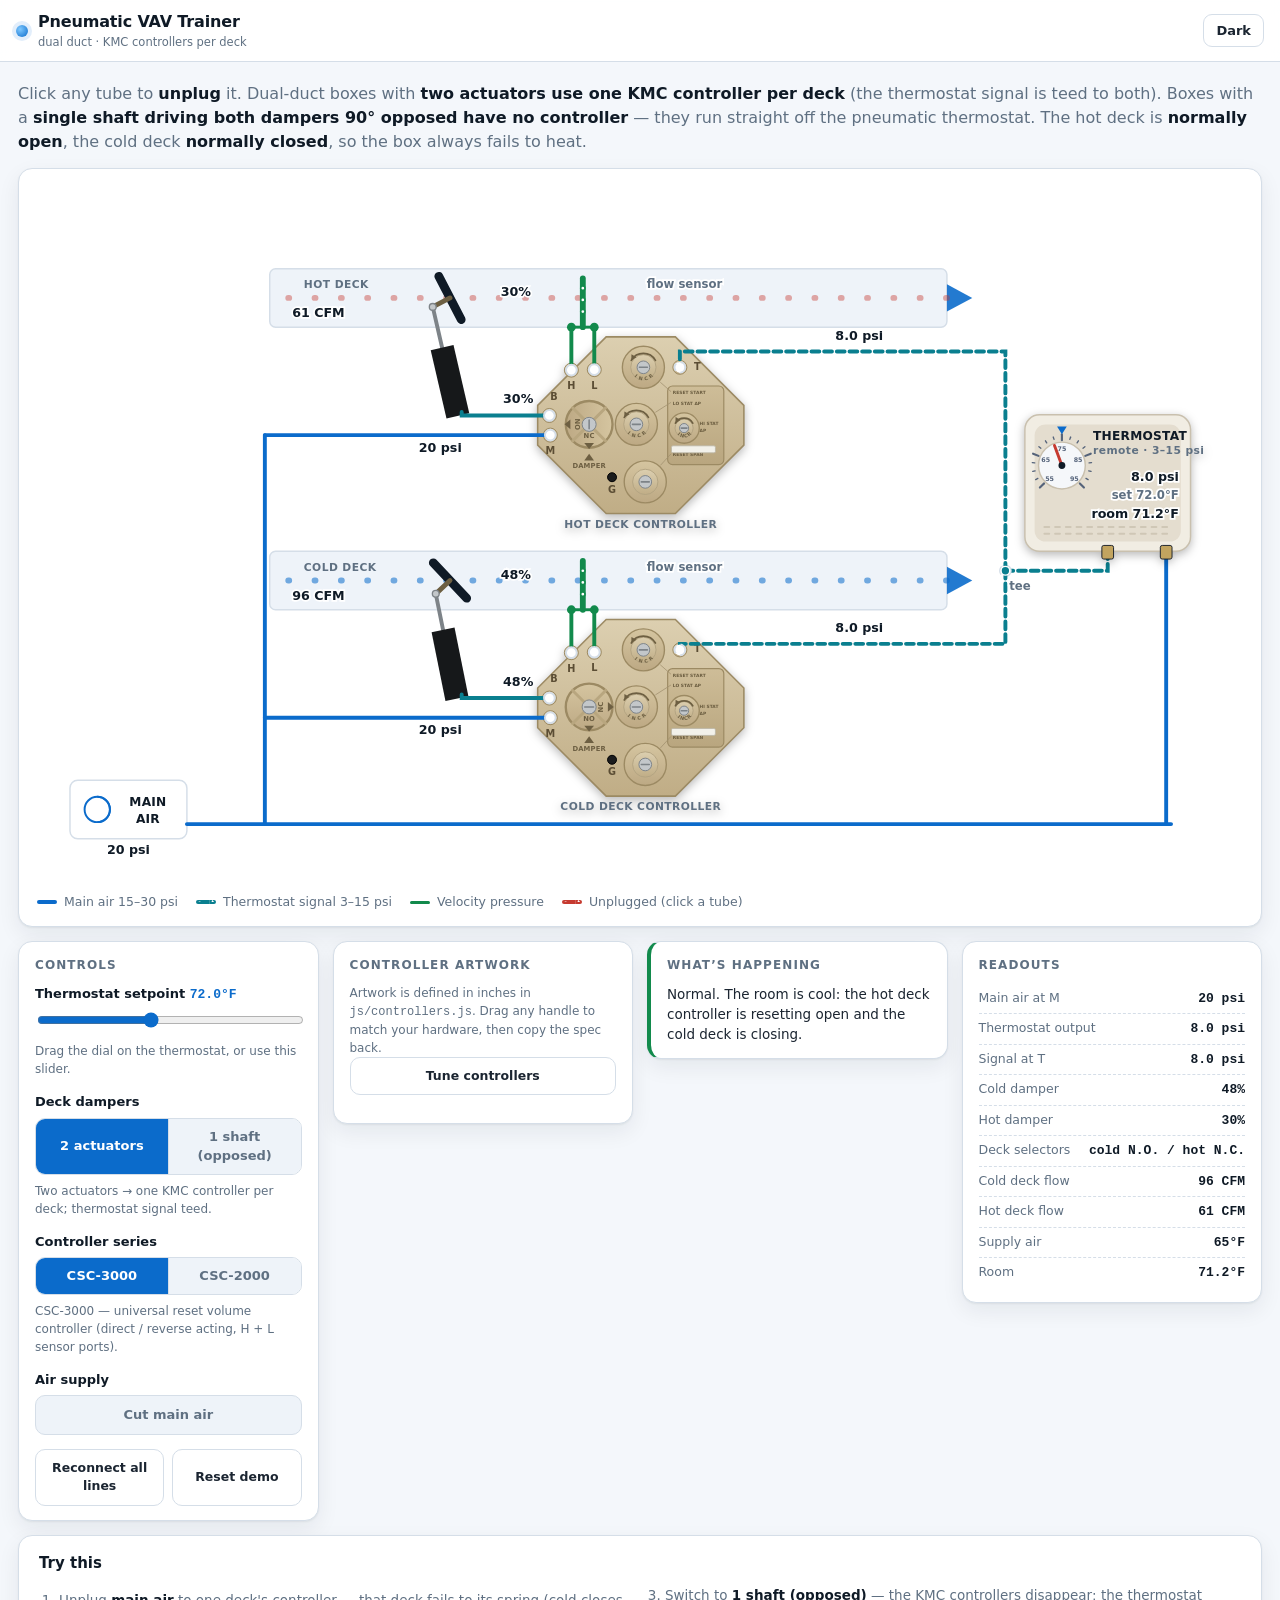
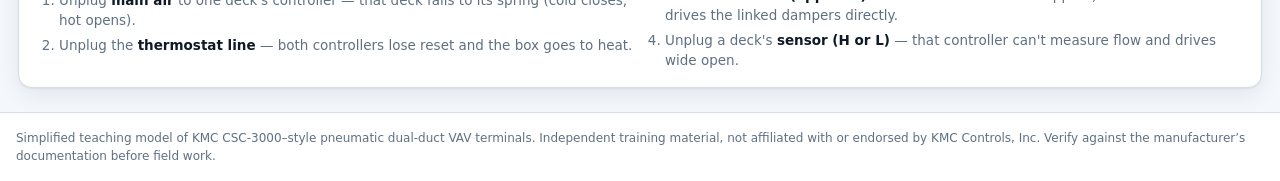
==== index.html @ 6b7146ce "Relay: start the M feed on the main air run and drop the B route clear of it" ====
<!DOCTYPE html>
<html lang="en">
<head>
<meta charset="utf-8">
<meta name="viewport" content="width=device-width, initial-scale=1">
<title>Pneumatic VAV Trainer — dual duct</title>
<meta name="description" content="Interactive pneumatic dual-duct VAV training: two KMC controllers (one per deck), plug and unplug lines and watch the box respond. Single-shaft opposed boxes run straight off the thermostat.">
<link rel="stylesheet" href="css/style.css?v=115">
</head>
<body>
<header class="topbar">
  <div class="bar">
    <div class="brand">
      <span class="dot"></span>
      <span>Pneumatic VAV Trainer<small>dual duct &middot; KMC controllers per deck</small></span>
    </div>
    <button class="theme-toggle" id="themeToggle" type="button">Dark</button>
  </div>
</header>

<main>
  <p class="intro">Click any tube to <b>unplug</b> it. Dual-duct boxes with <b>two actuators use one KMC controller per deck</b>
  (the thermostat signal is teed to both). Boxes with a <b>single shaft driving both dampers 90&deg; opposed have no controller</b> &mdash;
  they run straight off the pneumatic thermostat. The hot deck is <b>normally open</b>, the cold deck <b>normally closed</b>, so the box always fails to heat.</p>

  <div class="stage-wrap">
    <div class="stage">
      <svg id="sim" viewBox="0 0 1250 720" role="img" aria-label="Interactive pneumatic dual-duct VAV system">
        <defs>
          <linearGradient id="bodyGrad" x1="0" y1="0" x2="0" y2="1">
            <stop offset="0" stop-color="#dccfb0"/>
            <stop offset="1" stop-color="#c0ad86"/>
          </linearGradient>
          <linearGradient id="bossGrad" x1="0" y1="0" x2="0" y2="1">
            <stop offset="0" stop-color="#d5c5a0"/>
            <stop offset="1" stop-color="#bda984"/>
          </linearGradient>
          <linearGradient id="panelGrad" x1="0" y1="0" x2="0" y2="1">
            <stop offset="0" stop-color="#cebd98"/>
            <stop offset="1" stop-color="#b9a67f"/>
          </linearGradient>
        </defs>


        <!-- hot deck -->
        <rect class="duct" x="245" y="90" width="695" height="60" rx="6"/>
        <text class="eq dim" x="280" y="110" text-anchor="start">HOT DECK</text>
        <polygon class="air-arrow" points="966,120 940,106 940,134"/>
        <line id="flowLineHot" class="airflow airflow-hot" x1="940" y1="120" x2="249" y2="120"/>
        <g id="sensorHot">
          <line class="sensor-probe" x1="588" y1="100" x2="588" y2="150"/>
          <circle class="sensor-port" cx="588" cy="110" r="2.2"/>
          <circle class="sensor-port" cx="588" cy="122" r="2.2"/>
          <circle class="sensor-port" cx="588" cy="134" r="2.2"/>
          <line class="sensor-lead" x1="570" y1="150" x2="607" y2="150"/>
          <circle class="sensor-tap" cx="570" cy="150" r="4.5"/>
          <circle class="sensor-tap" cx="607" cy="150" r="4.5"/>
          <text class="lbl" x="632" y="110" text-anchor="start">flow sensor</text>
        </g>
        <line id="hotBlade" class="blade" x1="405" y1="120" x2="455" y2="120"/>
        <text id="rdHot" class="lbl val" x="482" y="118" text-anchor="start">0%</text>

        <!-- cold deck -->
        <rect class="duct" x="245" y="380" width="695" height="60" rx="6"/>
        <text class="eq dim" x="280" y="400" text-anchor="start">COLD DECK</text>
        <polygon class="air-arrow" points="966,410 940,396 940,424"/>
        <line id="flowLine" class="airflow" x1="940" y1="410" x2="249" y2="410"/>
        <g id="sensorCold">
          <line class="sensor-probe" x1="588" y1="390" x2="588" y2="440"/>
          <circle class="sensor-port" cx="588" cy="400" r="2.2"/>
          <circle class="sensor-port" cx="588" cy="412" r="2.2"/>
          <circle class="sensor-port" cx="588" cy="424" r="2.2"/>
          <line class="sensor-lead" x1="570" y1="440" x2="607" y2="440"/>
          <circle class="sensor-tap" cx="570" cy="440" r="4.5"/>
          <circle class="sensor-tap" cx="607" cy="440" r="4.5"/>
          <text class="lbl" x="632" y="400" text-anchor="start">flow sensor</text>
        </g>
        <line id="blade" class="blade" x1="405" y1="410" x2="455" y2="410"/>
        <text id="rdDamper" class="lbl val" x="482" y="408" text-anchor="start">45%</text>

        <text id="rdCfmHot" class="lbl val" x="268" y="140">0 CFM</text>
        <text id="rdCfmCold" class="lbl val" x="268" y="430">0 CFM</text>

        <!-- hot deck actuator -->
        <g id="hotActuator" transform="translate(0,10)">
          <line id="crankHot" class="crank" x1="430" y1="110" x2="430" y2="130"/>
          <line id="rodHot" class="linkage" x1="430" y1="130" x2="448" y2="170"/>
          <circle id="pinHot" class="pin" cx="430" cy="130" r="3.5"/>
          <g id="actBodyHot" transform="translate(430,196)">
            <rect class="act-body" x="-12" y="-36" width="24" height="72"/>
          </g>
          <text id="rdActHot" class="lbl val" x="500" y="218" text-anchor="middle">0%</text>
        </g>
        <g id="opposedNote" transform="translate(0,10)">
          <rect class="unit" x="340" y="170" width="120" height="60" rx="8"/>
          <text class="eq" x="400" y="194" text-anchor="middle">LINKED 90&deg;</text>
          <text class="eq" x="400" y="210" text-anchor="middle">OPPOSED</text>
        </g>
        <line id="opposedLink" class="link" x1="430" y1="410" x2="430" y2="120"/>

        <!-- cold deck actuator -->
        <g id="coldActuator" transform="translate(0,10)">
          <line id="crankCold" class="crank" x1="430" y1="400" x2="430" y2="420"/>
          <line id="rodCold" class="linkage" x1="430" y1="420" x2="448" y2="460"/>
          <circle id="pinCold" class="pin" cx="430" cy="420" r="3.5"/>
          <g id="actBodyCold" transform="translate(430,486)">
            <rect class="act-body" x="-12" y="-36" width="24" height="72"/>
          </g>
          <text id="rdActCold" class="lbl val" x="500" y="508" text-anchor="middle">0%</text>
        </g>

        <!-- single-shaft (opposed) actuator: one actuator, mounted perpendicular to the cold deck unit -->
        <g id="singleActuator" transform="translate(0,10)">
          <line id="crankSingle" class="crank" x1="430" y1="400" x2="430" y2="420"/>
          <line id="rodSingle" class="linkage" x1="430" y1="420" x2="440" y2="450"/>
          <circle id="pinSingle" class="pin" cx="430" cy="420" r="3.5"/>
          <g id="actBodySingle" transform="translate(445,500)">
            <rect class="act-body" x="-15" y="-45" width="30" height="90"/>
          </g>
          <text id="rdActSingle" class="lbl val" x="445" y="648" text-anchor="middle">50%</text>
        </g>

        <!-- cold deck controller -->
        <g id="ctrlCold"></g>

        <!-- hot deck controller -->
        <g id="ctrlHot"></g>

        <!-- RCC-1012 reversing relay on the hot deck branch -->
          <g id="ctrlHot2"></g>
          <g id="ctrlCold2"></g>


        <g id="relayHot">
          <rect class="relay-body" x="444" y="274" width="72" height="72" rx="6"/>
          <circle class="relay-screw" cx="451.7" cy="281.7" r="7.7"/>
          <circle class="relay-screw" cx="508.3" cy="281.7" r="7.7"/>
          <circle class="relay-screw" cx="451.7" cy="338.3" r="7.7"/>
          <circle class="relay-screw" cx="508.3" cy="338.3" r="7.7"/>
          <circle class="tc-boss" cx="480" cy="290.3" r="7.2"/>
          <circle class="tc-bore" cx="480" cy="290.3" r="3"/>
          <circle class="tc-boss" cx="455.5" cy="307.6" r="7.2"/>
          <circle class="tc-bore" cx="455.5" cy="307.6" r="3"/>
          <circle class="tc-boss" cx="493.9" cy="307.6" r="7.2"/>
          <circle class="tc-bore" cx="493.9" cy="307.6" r="3"/>
          <text class="portlbl" x="480" y="280" text-anchor="middle">M</text>
          <text class="portlbl" x="466" y="312" text-anchor="start">S</text>
          <text class="portlbl" x="505" y="312" text-anchor="start">B</text>
          <line class="wire wire-main" x1="480" y1="240" x2="480" y2="290.3"/>
          <text class="tc-paneltext" x="480" y="360" text-anchor="middle">RCC-1012</text>
        </g>
        <g id="tubeLayer"></g>

        <g id="tunerLayer"></g>

        <!-- room thermostat (remote) -->
        <g class="dev-shadow">
          <rect class="tstat-plate" x="1020" y="240" width="170" height="140" rx="15"/>
          <rect class="tstat-recess" x="1030" y="250" width="150" height="120" rx="11"/>
          <line class="tstat-louvre" x1="1040" y1="355" x2="1170" y2="355"/>
          <line class="tstat-louvre" x1="1040" y1="362" x2="1170" y2="362"/>
          <g id="tstatDial" class="clickable" tabindex="0" role="slider" aria-label="Thermostat setpoint" aria-valuemin="55" aria-valuemax="95">
            <circle class="tstat-dial" cx="1058" cy="292" r="24"/>
            <g id="tstatScale"></g>
            <line id="tNeedle" class="needle" x1="1058" y1="292" x2="1058" y2="270"/>
            <circle class="dial-hub" cx="1058" cy="292" r="3.5"/>
            <circle class="dial-hit" cx="1058" cy="292" r="34"/>
          </g>
          <polygon class="tstat-idx" points="1058,260 1053,252 1063,252"/>
          <text class="eq" x="1090" y="266">THERMOSTAT</text>
          <text class="eq dim" x="1090" y="280">remote &middot; 3&ndash;15 psi</text>
          <text id="rdTOut" class="lbl val" x="1178" y="308" text-anchor="end">9.0 psi</text>
          <text id="rdTSp" class="lbl" x="1178" y="326" text-anchor="end">set 72&deg;F</text>
          <text id="rdRoomT" class="lbl val" x="1178" y="346" text-anchor="end">room 76.0&deg;F</text>
          <rect class="fitting" x="1099" y="374" width="12" height="14" rx="2"/>
          <rect class="fitting" x="1159" y="374" width="12" height="14" rx="2"/>
        </g>

        <!-- main air -->
        <g id="compressor" class="clickable" tabindex="0" role="button" aria-label="Toggle main air supply" transform="translate(0,15)">
          <rect class="unit" x="40" y="600" width="120" height="60" rx="8"/>
          <circle class="fan" cx="68" cy="630" r="13"/>
          <path class="fan" d="M68 617 A13 13 0 0 1 68 643"/>
          <text class="eq" x="120" y="626" text-anchor="middle">MAIN</text>
          <text class="eq" x="120" y="644" text-anchor="middle">AIR</text>
          <text id="rdComp" class="lbl val" x="100" y="676" text-anchor="middle">20 psi</text>
        </g>
        <line id="mainHeader" class="wire wire-main" x1="160" y1="660" x2="1170" y2="660"/>
        <line id="mainTrunk" class="wire wire-main" x1="240" y1="660" x2="240" y2="267"/>
        <g id="teeMark">
          <circle class="tee" cx="1000" cy="400" r="4.5"/>
          <text class="lbl" x="1015" y="420" text-anchor="middle">tee</text>
        </g>

        <g id="ctrlReadouts">
        <text id="rdMainHot" class="lbl val" x="420" y="278" text-anchor="middle">20 psi</text>
        <text id="rdMainCold" class="lbl val" x="420" y="568" text-anchor="middle">20 psi</text>
        <text id="rdTHot" class="lbl val" x="850" y="163" text-anchor="middle">9.0 psi</text>
        <text id="rdTCold" class="lbl val" x="850" y="463" text-anchor="middle">9.0 psi</text>
        </g>

      </svg>

      <div class="legend">
        <span><i class="sw main"></i>Main air 15&ndash;30 psi</span>
        <span><i class="sw reset"></i>Thermostat signal 3&ndash;15 psi</span>
        <span><i class="sw sensor"></i>Velocity pressure</span>
        <span><i class="sw off"></i>Unplugged (click a tube)</span>
      </div>
    </div>

    <aside class="side">
      <section class="panel">
        <h2>Controls</h2>
        <label class="ctl">
          <span>Thermostat setpoint <output id="spOut">72&deg;F</output></span>
          <input id="spSl" type="range" min="55" max="95" step="0.5" value="72">
          <p class="hint">Drag the dial on the thermostat, or use this slider.</p>
        </label>
        <div class="ctl" id="dualActCtl">
          <span>Deck dampers</span>
          <div class="seg">
            <button id="daDual" class="segbtn active" type="button">2 actuators</button>
            <button id="daSingle" class="segbtn" type="button">1 shaft (opposed)</button>
          </div>
          <p class="hint" id="actHint">Two actuators &rarr; one KMC controller per deck; thermostat signal teed.</p>
        </div>
        <div class="ctl" id="seriesCtl">
          <span>Controller series</span>
          <div class="seg">
            <button id="cs3000" class="segbtn active" type="button">CSC-3000</button>
            <button id="cs2000" class="segbtn" type="button">CSC-2000</button>
          </div>
          <p class="hint" id="csHint">CSC-3000 &mdash; universal reset volume controller (direct / reverse acting).</p>
        </div>
        <div class="ctl">
          <span>Air supply</span>
          <button id="mainBtn" class="segbtn wide" type="button">Cut main air</button>
        </div>
        <div class="ctl buttons">
          <button id="reconnect" class="btn" type="button">Reconnect all lines</button>
          <button id="resetAll" class="btn" type="button">Reset demo</button>
        </div>
      </section>

      <section class="panel">
        <h2>Controller artwork</h2>
        <p class="hint">Artwork is defined in inches in <code>js/controllers.js</code>.
          Drag any handle to match your hardware, then copy the spec back.</p>
        <div class="ctl buttons">
          <button id="tuneBtn" class="btn" type="button">Tune controllers</button>
        </div>
        <div id="tunebox" class="tunebox" style="display:none">
          <div class="row">
            <label>Series
              <select id="tuneModel">
                <option value="csc3000">CSC-3000</option>
                <option value="csc2000">CSC-2000</option>
              </select>
            </label>
          </div>
          <textarea id="tuneSpec" spellcheck="false"></textarea>
          <div class="row">
            <button id="tuneApply" class="btn" type="button">Apply JSON</button>
            <button id="tuneCopy" class="btn" type="button">Copy spec</button>
          </div>
          <p class="hint" id="tuneStatus"></p>
        </div>
      </section>

      <section class="panel status" id="statusPanel">
        <h2>What&rsquo;s happening</h2>
        <p id="statusText">&nbsp;</p>
      </section>

      <section class="panel">
        <h2>Readouts</h2>
        <dl class="readouts">
          <div><dt id="roMainLabel">Main air at M</dt><dd id="roMain">20 psi</dd></div>
          <div><dt>Thermostat output</dt><dd id="roT">9.0 psi</dd></div>
          <div><dt>Signal at T</dt><dd id="roTC">9.0 psi</dd></div>
          <div><dt>Cold damper</dt><dd id="roDamper">45%</dd></div>
          <div><dt>Hot damper</dt><dd id="roHeat">0%</dd></div>
          <div><dt>Deck selectors</dt><dd id="roAction">cold N.O. / hot N.C.</dd></div>
          <div><dt>Cold deck flow</dt><dd id="roCfmCold">0 CFM</dd></div>
          <div><dt>Hot deck flow</dt><dd id="roCfmHot">0 CFM</dd></div>
          <div><dt>Supply air</dt><dd id="roSupply">55&deg;F</dd></div>
          <div><dt>Room</dt><dd id="roRoom">76.0&deg;F</dd></div>
        </dl>
      </section>
    </aside>
  </div>

  <section class="trythis">
    <h2>Try this</h2>
    <ol>
      <li>Unplug <b>main air</b> to one deck's controller &mdash; that deck fails to its spring (cold closes, hot opens).</li>
      <li>Unplug the <b>thermostat line</b> &mdash; both controllers lose reset and the box goes to heat.</li>
      <li>Switch to <b>1 shaft (opposed)</b> &mdash; the KMC controllers disappear; the thermostat drives the linked dampers directly.</li>
      <li>Unplug a deck's <b>sensor (H or L)</b> &mdash; that controller can't measure flow and drives wide open.</li>
    </ol>
  </section>
</main>

<footer class="site-footer">
  <div class="inner">
    <p>Simplified teaching model of KMC CSC-3000&ndash;style pneumatic dual-duct VAV terminals. Independent training material, not affiliated with or endorsed by KMC Controls, Inc. Verify against the manufacturer&rsquo;s documentation before field work.</p>
  </div>
</footer>

<script src="js/controllers.js?v=115"></script>
<script src="js/sim.js?v=115"></script>
</body>
</html>
---- css/style.css ----
:root {
  --bg: #f4f7fb;
  --panel: #ffffff;
  --panel-2: #eef3f9;
  --text: #1b2531;
  --muted: #5f7082;
  --border: #d5dee8;
  --accent: #0b6bcb;
  --accent-soft: #e2eefb;
  --ink: #0f1a26;
  --green: #128a4c;
  --amber: #b9770a;
  --red: #c63a30;
  --red-soft: #fbe7e4;
  --cyan: #0a7f8f;
  --dev-body: #333d4b;
  --dev-face: #3d4858;
  --dev-edge: #1d232c;
  --dev-plate: #f1ede3;
  --dev-recess: #e4ddcf;
  --dev-plate-edge: #c9c0ae;
  --knob: #59647a;
  --knob-edge: #262d38;
  --knob-hi: #808da0;
  --scale: #f5f7fa;
  --scale-line: #55637a;
  --metal: #c2a45f;
  --sans: system-ui, -apple-system, "Segoe UI", Roboto, "Helvetica Neue", Arial, sans-serif;
  --mono: ui-monospace, "SFMono-Regular", Consolas, "Liberation Mono", monospace;
  --shadow: 0 1px 2px rgba(15, 26, 38, 0.06), 0 8px 22px rgba(15, 26, 38, 0.07);
  --radius: 14px;
  --maxw: 1600px;
}

body.theme-dark {
  --bg: #0e141b;
  --panel: #161f2a;
  --panel-2: #1c2735;
  --text: #dbe4ee;
  --muted: #92a3b5;
  --border: #2b3a4a;
  --accent: #5aa9f2;
  --accent-soft: #16293d;
  --ink: #eef4fa;
  --green: #4ccb86;
  --amber: #e2a94a;
  --red: #ef7a70;
  --red-soft: #3a1c1a;
  --cyan: #4fc4d4;
  --dev-body: #1e2734;
  --dev-face: #27323f;
  --dev-edge: #0c1219;
  --dev-plate: #c9d2dc;
  --dev-recess: #b9c4d0;
  --dev-plate-edge: #8794a3;
  --knob: #3f4a5b;
  --knob-edge: #141b24;
  --knob-hi: #5d6a7c;
  --scale: #e8edf2;
  --scale-line: #46556b;
  --metal: #d6b974;
  --shadow: 0 1px 2px rgba(0, 0, 0, 0.4), 0 10px 26px rgba(0, 0, 0, 0.35);
}

* { box-sizing: border-box; }

body {
  margin: 0;
  min-height: 100vh;
  display: flex;
  flex-direction: column;
  font-family: var(--sans);
  color: var(--text);
  background: var(--bg);
  line-height: 1.5;
  -webkit-text-size-adjust: 100%;
}

a { color: var(--accent); }

.topbar {
  position: sticky;
  top: 0;
  z-index: 20;
  background: color-mix(in srgb, var(--panel) 92%, transparent);
  backdrop-filter: blur(8px);
  border-bottom: 1px solid var(--border);
}
.topbar .bar {
  max-width: var(--maxw);
  margin: 0 auto;
  padding: 10px 16px;
  display: flex;
  align-items: center;
  gap: 12px;
}
.brand { display: flex; align-items: center; gap: 10px; font-weight: 750; color: var(--ink); letter-spacing: -0.01em; }
.brand small { display: block; font-weight: 500; font-size: 11.5px; color: var(--muted); letter-spacing: 0; }
.brand .dot {
  width: 12px; height: 12px; border-radius: 50%;
  background: radial-gradient(circle at 35% 35%, #7ec8ff, var(--accent));
  box-shadow: 0 0 0 4px var(--accent-soft);
}
.theme-toggle {
  margin-left: auto;
  font: inherit; font-size: 13px; font-weight: 650;
  color: var(--text); background: var(--panel);
  border: 1px solid var(--border); border-radius: 9px;
  padding: 6px 12px; cursor: pointer;
}
.theme-toggle:hover { background: var(--panel-2); }



.intro { flex: 0 0 auto; font-size: 16px; color: var(--muted); margin: 4px 0 14px; width: 100%; max-width: none; }
.intro b { color: var(--ink); }

main {
  flex: 1 1 auto;
  display: flex;
  flex-direction: column;
  min-height: 0;
  width: 100%;
  max-width: var(--maxw);
  margin: 0 auto;
  padding: 16px 18px 24px;
}

.stage-wrap { flex: 1 1 auto; display: flex; flex-direction: column; gap: 14px; min-height: 0; }

.stage {
  flex: 1 1 auto;
  display: flex;
  flex-direction: column;
  min-height: 340px;
  background: var(--panel);
  border: 1px solid var(--border);
  border-radius: var(--radius);
  box-shadow: var(--shadow);
  padding: 12px;
}
#sim { display: block; flex: 1 1 auto; width: 100%; height: 100%; min-height: 0; touch-action: manipulation; }

/* ---- SVG palette ---- */
.duct { fill: var(--panel-2); stroke: var(--border); stroke-width: 1.5; }
.air-arrow { fill: var(--accent); opacity: 0.9; }
.airflow {
  stroke: var(--accent); stroke-width: 6; stroke-linecap: round;
  stroke-dasharray: 1 26; opacity: 0.85;
  animation: flow 1.1s linear infinite;
}
/* air now travels the other way along the ducts */
@keyframes flow { to { stroke-dashoffset: 27; } }

.unit { fill: var(--panel); stroke: var(--border); stroke-width: 1.5; }
.eq { fill: var(--ink); font-size: 12.5px; font-weight: 750; letter-spacing: 0.02em; pointer-events: none; }
.eq.dim { fill: var(--muted); font-weight: 600; font-size: 11px; letter-spacing: 0.04em; }
.portlbl { fill: #5b4d34; font-size: 10px; font-weight: 850; pointer-events: none; }
.clickable { cursor: pointer; }
.clickable:focus-visible { outline: none; }
.clickable:hover .unit { stroke: var(--accent); }

.lbl {
  fill: var(--muted); font-size: 12px; font-weight: 650;
  stroke: var(--panel); stroke-width: 3.6; paint-order: stroke;
  pointer-events: none;
}
.lbl.val { fill: var(--ink); font-size: 13px; font-weight: 800; font-variant-numeric: tabular-nums; }
.lbl.val.big { font-size: 21px; }
.lbl.bad { fill: var(--red); }

.fan { fill: none; stroke: var(--accent); stroke-width: 2; }
.dial { fill: var(--panel-2); stroke: var(--border); stroke-width: 1.5; }
.dial-hub { fill: var(--ink); }
.needle { stroke: var(--red); stroke-width: 3; stroke-linecap: round; }

/* ---- stylized devices ---- */
.dev-shadow { filter: drop-shadow(0 3px 5px rgba(0, 0, 0, 0.28)); }

.tstat-plate { fill: var(--dev-plate); stroke: var(--dev-plate-edge); stroke-width: 1.5; }
.tstat-recess { fill: var(--dev-recess); }
.tstat-louvre { stroke: var(--dev-plate-edge); stroke-width: 2; stroke-linecap: round; stroke-dasharray: 5 6; opacity: 0.75; }
.tstat-dial { fill: var(--scale); stroke: var(--dev-plate-edge); stroke-width: 1.5; }
.tstat-tick { stroke: var(--scale-line); stroke-width: 1.4; stroke-linecap: round; }
.tstat-tick.major { stroke-width: 2.2; }
.tstat-num { fill: var(--scale-line); font-size: 6.5px; font-weight: 750; text-anchor: middle; }
.tstat-idx { fill: var(--accent); }

.tc-body { fill: url(#bodyGrad); stroke: #9c8a63; stroke-width: 1.6; }
.tc-boss { fill: url(#bossGrad); stroke: #9c8a63; stroke-width: 1; }
.tc-bore { fill: #4a3f2c; }
.tc-plug { fill: #1b1c1d; stroke: #000000; stroke-width: 1; }
.tc-dial { fill: #cdbb96; stroke: #9c8a63; stroke-width: 1.2; }
.tc-cross { stroke: #6d6250; stroke-width: 1.6; stroke-linecap: round; }
.tc-panel { fill: url(#panelGrad); stroke: #9c8a63; stroke-width: 1.2; }
.tc-paneltext { fill: #695b3e; font-size: 4.5px; font-weight: 800; letter-spacing: 0.01em; }
.tc-note { fill: #6d5f42; font-size: 7px; font-weight: 800; letter-spacing: 0.02em; }
.tc-sticker { fill: #f2f1ea; stroke: #b8b3a4; stroke-width: 0.8; }
.knob-tick { stroke: #7a6c4c; stroke-width: 1; }
.fitting { fill: var(--metal); stroke: var(--dev-edge); stroke-width: 1; }
.coil { fill: var(--panel-2); stroke: var(--border); stroke-width: 1.5; }
.coil-fin { stroke: var(--cyan); stroke-width: 2; }
.pipe { stroke: var(--muted); stroke-width: 3; stroke-linecap: round; }
.valvebar { fill: var(--panel-2); stroke: var(--border); stroke-width: 1; }
.valvefill { fill: var(--amber); }
#dualGroup { display: none; }
.wire-heat { stroke: var(--amber); }
.tee { fill: var(--cyan); stroke: var(--panel); stroke-width: 1.5; }
.airflow-hot { stroke: var(--red); }

.blade { stroke: var(--ink); stroke-width: 9; stroke-linecap: round; }
.shaft { fill: var(--muted); opacity: 0.45; }
.zone { fill: var(--panel-2); stroke: var(--border); stroke-width: 1.5; transition: fill 0.5s ease; }

.sensor-bar { stroke: var(--green); stroke-width: 4; stroke-linecap: round; }
.sensor-tap { fill: var(--green); }
.gport { fill: var(--muted); }

/* ---- tubes ---- */
.wire { fill: none; stroke-width: 4; stroke-linecap: round; transition: stroke 0.15s ease; }
.wire-main { stroke: var(--accent); }
.wire-reset { stroke: var(--cyan); stroke-dasharray: 8 5; }
.wire-branch { stroke: var(--cyan); }
.wire-sensor { stroke: var(--green); stroke-width: 3.5; }
.wire-plug { stroke: var(--muted); stroke-width: 3; }

.tube .port { fill: var(--panel); stroke: var(--border); stroke-width: 2; }
.tube .plug-cap { fill: var(--panel); stroke: var(--border); stroke-width: 2; }
.plug-cap { fill: var(--muted); }
.tube .hit { fill: none; stroke: transparent; stroke-width: 26; cursor: pointer; }
.tube:hover .wire { stroke-width: 6; }
.tube:hover .plug-cap { stroke: var(--accent); }

.tube.off .wire { stroke: var(--red); stroke-dasharray: 3 4; }
.tube.off .plug-cap { fill: var(--red); stroke: var(--red); }
.tube.off .port { stroke: var(--red); stroke-width: 2.5; }

.legend {
  display: flex; flex-wrap: wrap; gap: 6px 18px;
  padding: 10px 6px 2px; font-size: 12.5px; color: var(--muted);
}
.legend span { display: inline-flex; align-items: center; gap: 7px; }
.sw { width: 20px; height: 0; border-top: 4px solid; border-radius: 2px; display: inline-block; }
.sw.main { border-color: var(--accent); }
.sw.reset { border-color: var(--cyan); border-top-style: dashed; }
.sw.sensor { border-color: var(--green); border-top-width: 3px; }
.sw.off { border-color: var(--red); border-top-style: dashed; }

/* ---- side panel ---- */
.side { flex: 0 0 auto; display: grid; grid-template-columns: repeat(auto-fit, minmax(240px, 1fr)); gap: 14px; align-items: start; }
.panel {
  background: var(--panel);
  border: 1px solid var(--border);
  border-radius: var(--radius);
  box-shadow: var(--shadow);
  padding: 14px 16px;
}
.panel h2 {
  margin: 0 0 10px;
  font-size: 12px;
  text-transform: uppercase;
  letter-spacing: 0.09em;
  color: var(--muted);
}
.ctl { display: block; margin-bottom: 14px; }
.ctl:last-child { margin-bottom: 0; }
.ctl > span { display: block; font-size: 13px; font-weight: 650; color: var(--ink); margin-bottom: 6px; }
.ctl output { font-family: var(--mono); color: var(--accent); font-weight: 700; }

input[type="range"] { width: 100%; accent-color: var(--accent); }

.seg { display: flex; gap: 0; border: 1px solid var(--border); border-radius: 10px; overflow: hidden; }
.segbtn {
  flex: 1; font: inherit; font-size: 13px; font-weight: 650;
  padding: 8px 10px; border: 0; background: var(--panel-2); color: var(--muted); cursor: pointer;
}
.segbtn + .segbtn { border-left: 1px solid var(--border); }
.segbtn.active { background: var(--accent); color: #fff; }
.segbtn.wide { width: 100%; border: 1px solid var(--border); border-radius: 10px; padding: 9px; }
.segbtn.wide.on { background: var(--red); color: #fff; border-color: transparent; }

.hint { font-size: 12px; color: var(--muted); margin: 7px 0 0; }
.ctl.buttons { display: flex; gap: 8px; }
.btn {
  flex: 1; font: inherit; font-size: 12.5px; font-weight: 650;
  padding: 9px 8px; border-radius: 10px;
  border: 1px solid var(--border); background: var(--panel); color: var(--text); cursor: pointer;
}
.btn:hover { background: var(--panel-2); }

.status { border-left: 4px solid var(--accent); }
.status.ok { border-left-color: var(--green); }
.status.warn { border-left-color: var(--amber); }
.status.bad { border-left-color: var(--red); }
.status p { margin: 0; font-size: 13.5px; color: var(--text); }

.readouts { margin: 0; }
.readouts > div { display: flex; justify-content: space-between; gap: 10px; padding: 5px 0; border-bottom: 1px dashed var(--border); }
.readouts > div:last-child { border-bottom: 0; }
.readouts dt { font-size: 12.5px; color: var(--muted); }
.readouts dd { margin: 0; font-family: var(--mono); font-size: 13px; font-weight: 700; color: var(--ink); }
.readouts dd.bad { color: var(--red); }

.trythis {
  flex: 0 0 auto;
  margin-top: 14px;
  background: var(--panel);
  border: 1px solid var(--border);
  border-radius: var(--radius);
  box-shadow: var(--shadow);
  padding: 16px 20px;
}
.trythis h2 { margin: 0 0 10px; font-size: 15px; color: var(--ink); }
.trythis ol { margin: 0; padding-left: 20px; columns: 2; column-gap: 30px; }
.trythis li { margin: 5px 0; font-size: 13.5px; color: var(--muted); break-inside: avoid; }
.trythis b { color: var(--ink); }

.site-footer { flex: 0 0 auto; margin-top: 0; border-top: 1px solid var(--border); background: var(--panel); }
.site-footer .inner { max-width: var(--maxw); margin: 0 auto; padding: 16px; }
.site-footer p { margin: 0; font-size: 12px; color: var(--muted); }

@media (max-width: 900px) {
  .trythis ol { columns: 1; }
  .stage { min-height: 300px; }
}
@media (max-width: 520px) {
  main { padding: 14px 10px 60px; }
  .stage { padding: 6px; }
  .intro { font-size: 15px; }
}

.tc-ptr { stroke: var(--red); stroke-width: 2.4; stroke-linecap: round; }
.tc-note-mark { fill: #6d5f42; }
.link { stroke: var(--muted); stroke-width: 2.5; stroke-dasharray: 5 4; }
#opposedNote, #opposedLink, #singleActuator { display: none; }

.coil-serp { fill: none; stroke: var(--cyan); stroke-width: 2.5; stroke-linejoin: round; }
.valve-body { fill: #c8b48c; stroke: #6f6450; stroke-width: 1.5; }
.valve-stem { stroke: #6f6450; stroke-width: 3; stroke-linecap: round; }

.dial-hit { fill: transparent; }
#tstatDial { cursor: grab; touch-action: none; }
#tstatDial:active { cursor: grabbing; }
#tstatDial:focus-visible { outline: 2px solid var(--accent); outline-offset: 3px; border-radius: 50%; }

.sensor-probe { stroke: var(--green); stroke-width: 6; stroke-linecap: round; }
.sensor-port { fill: var(--panel); stroke: var(--green); stroke-width: 1.6; }
.sensor-lead { fill: none; stroke: var(--green); stroke-width: 3; stroke-linejoin: round; }

.tc-wheel { fill: url(#bossGrad); stroke: #9c8a63; stroke-width: 2.4; }
.tc-spoke { stroke: #b8a67f; stroke-width: 3; stroke-linecap: round; }
.tc-screw { fill: #c3c7ca; stroke: #7d8388; stroke-width: 1; }
.tc-screw-x { stroke: #7d8388; stroke-width: 1.6; stroke-linecap: round; }

/* CSC-2000 (port side) reuses the CSC-3000's tc-body/tc-boss/tc-bore/portlbl
   styling directly, so both controller series share one visual language. */
#ctrlCold2, #ctrlHot2, #relayHot { display: none; }

/* ---- CSC-3000 adjustable dials (real parts, not ports) ---- */
.tc-dial-rim { fill: url(#bossGrad); stroke: #9c8a63; stroke-width: 1.4; }
.tc-dial-face { fill: url(#bodyGrad); stroke: #b3a482; stroke-width: 1; }
.tc-dial-arrow { fill: none; stroke: #6d5f42; stroke-width: 1.8; stroke-linecap: round; }
.tc-bolt { fill: url(#bossGrad); stroke: #9c8a63; stroke-width: 1.2; }

/* ---- controller tuner ---- */
.tune-handle {
  fill: rgba(214, 69, 69, 0.18);
  stroke: #d64545; stroke-width: 1.5; cursor: grab;
  vector-effect: non-scaling-stroke;
}
.tune-handle:hover, .tune-handle.dragging { fill: rgba(214, 69, 69, 0.42); }
.tune-vec { stroke: #d64545; stroke-width: 0.8; stroke-dasharray: 2 2; vector-effect: non-scaling-stroke; }
#tunerLayer { display: none; }
#tunerLayer.on { display: block; }
.tunebox { font: 11px/1.45 ui-monospace, SFMono-Regular, Menlo, monospace; }
.tunebox textarea {
  width: 100%; height: 190px; resize: vertical;
  font: 11px/1.4 ui-monospace, SFMono-Regular, Menlo, monospace;
  background: var(--panel); color: inherit;
  border: 1px solid var(--border); border-radius: 6px; padding: 6px;
}
.tunebox .row { display: flex; gap: 6px; align-items: center; margin: 6px 0; }
.tunebox .row label { flex: 0 0 auto; }
.tune-handle.tune-bad { stroke: #b00020; fill: rgba(176, 0, 32, 0.38); }
.tc-dial-arrowhead { fill: #6d5f42; }
.tc-dial-arcpath { fill: none; stroke: none; }
.tc-dial-incr { fill: #6d5f42; font-size: 5px; font-weight: 800; letter-spacing: 0.02em; }
.tc-panel-lead { stroke: #a2916f; stroke-width: 0.8; fill: none; }
.tc-plate-outline { fill: #efe9dc; stroke: #b3a482; stroke-width: 1; }
/* Actuator body: plain black rectangle, width one third of its height. */
.act-body { fill: #16181a; stroke: none; }
/* On the dark theme the black actuator bodies would disappear into the
   background, so give them a lighter outline there. */
body.theme-dark .act-body { stroke: var(--muted); stroke-width: 1.6; }
/* Damper linkage: crank arm on the blade, rod down to the actuator. */
.crank { stroke: #6d5f42; stroke-width: 5; stroke-linecap: round; }
.linkage { stroke: #7d8388; stroke-width: 4; stroke-linecap: round; }
.pin { fill: #c3c7ca; stroke: #7d8388; stroke-width: 1.4; }
/* RCC-1012 reversing relay: 1-1/2" square body with corner screws. */
.relay-body { fill: url(#panelGrad); stroke: #9c8a63; stroke-width: 1.4; }
.relay-screw { fill: #c3c7ca; stroke: #7d8388; stroke-width: 1; }
/* Relay output to the actuator: dotted to distinguish it from the branch. */
.wire-act { stroke: var(--cyan); stroke-dasharray: 2 5; stroke-linecap: round; }
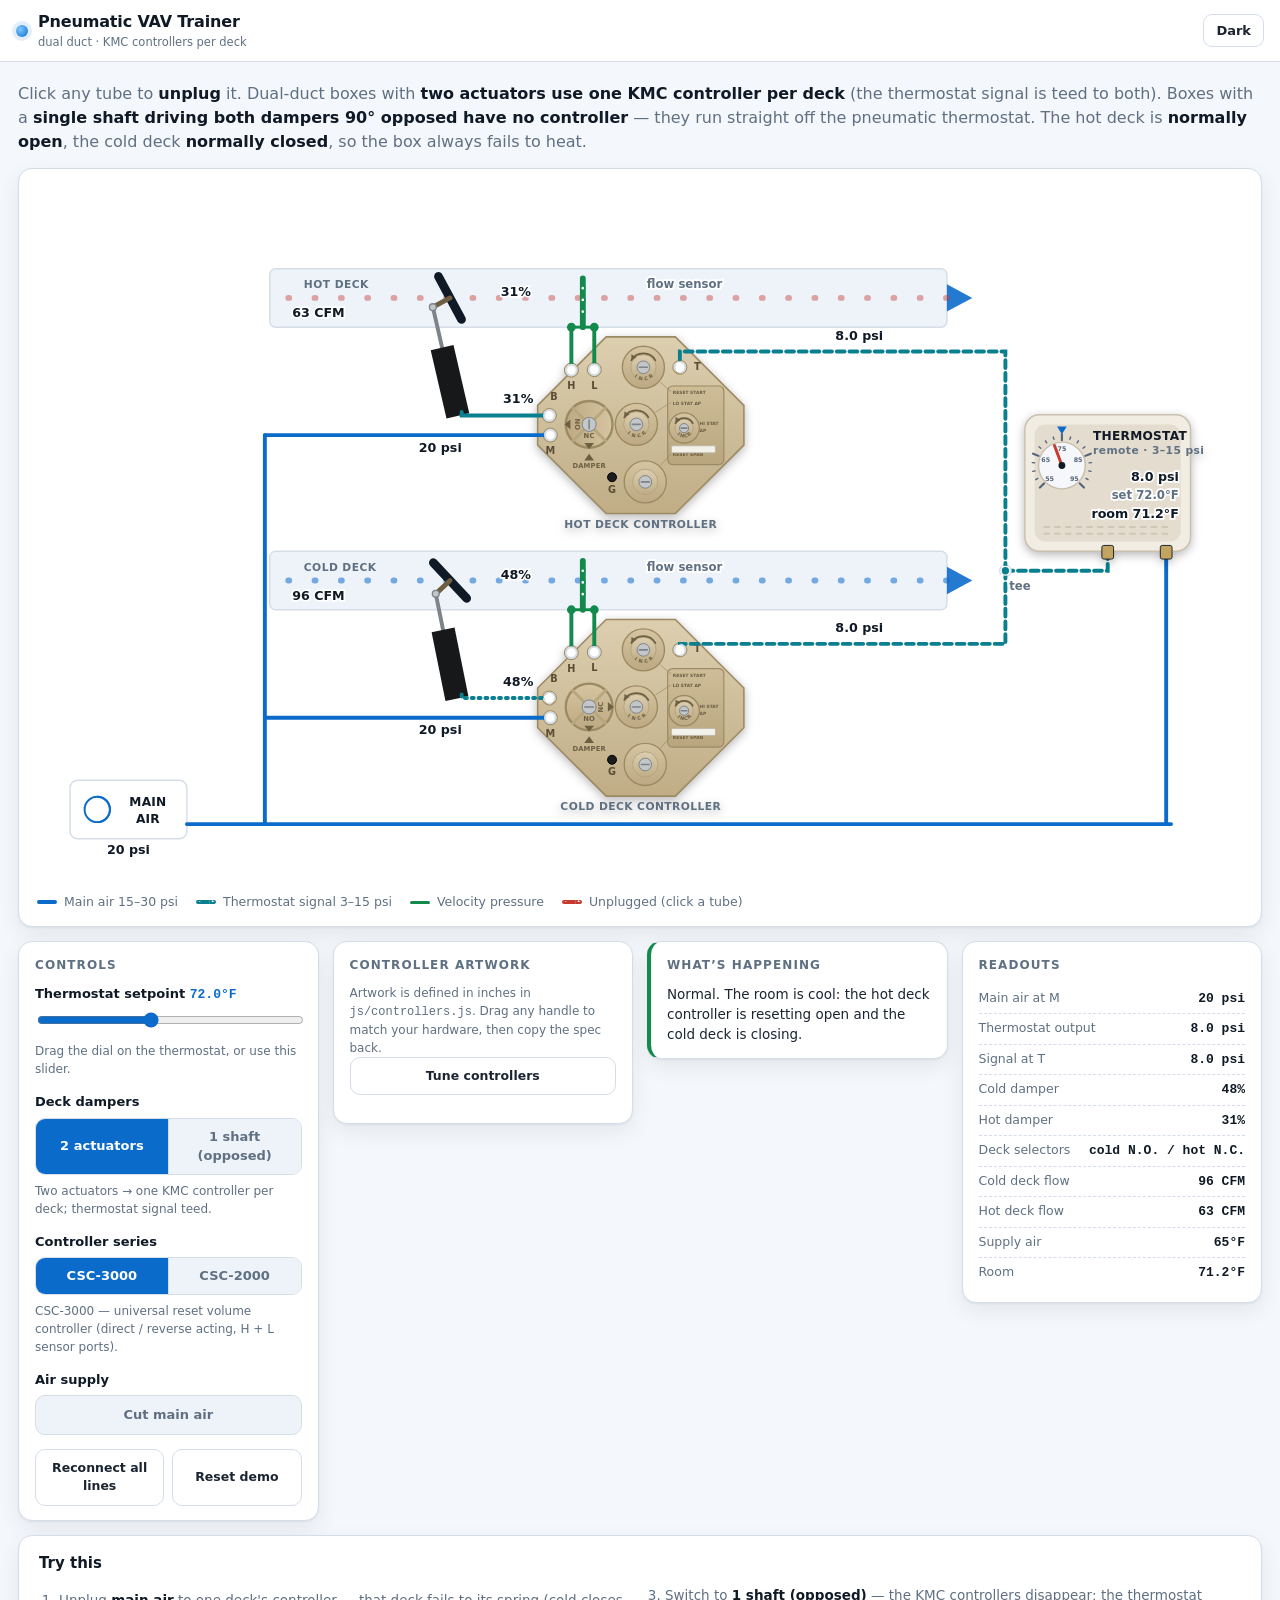
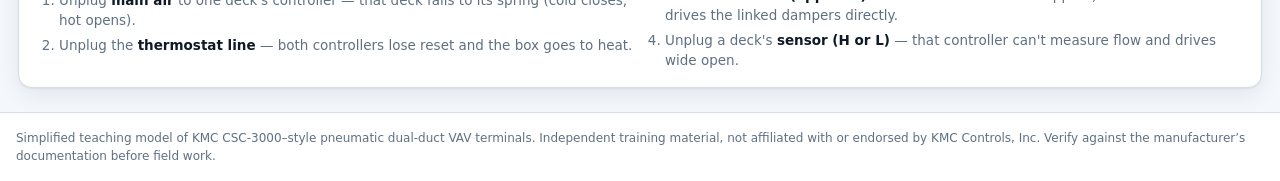
==== commit c6ba99e9: "CSC-2000: draw the cold deck's B-to-actuator line dotted to match the hot deck" ====
--- a/index.html
+++ b/index.html
@@ -5,7 +5,7 @@
 <meta name="viewport" content="width=device-width, initial-scale=1">
 <title>Pneumatic VAV Trainer — dual duct</title>
 <meta name="description" content="Interactive pneumatic dual-duct VAV training: two KMC controllers (one per deck), plug and unplug lines and watch the box respond. Single-shaft opposed boxes run straight off the thermostat.">
-<link rel="stylesheet" href="css/style.css?v=115">
+<link rel="stylesheet" href="css/style.css?v=116">
 </head>
 <body>
 <header class="topbar">
@@ -308,7 +308,7 @@
   </div>
 </footer>
 
-<script src="js/controllers.js?v=115"></script>
-<script src="js/sim.js?v=115"></script>
+<script src="js/controllers.js?v=116"></script>
+<script src="js/sim.js?v=116"></script>
 </body>
 </html>
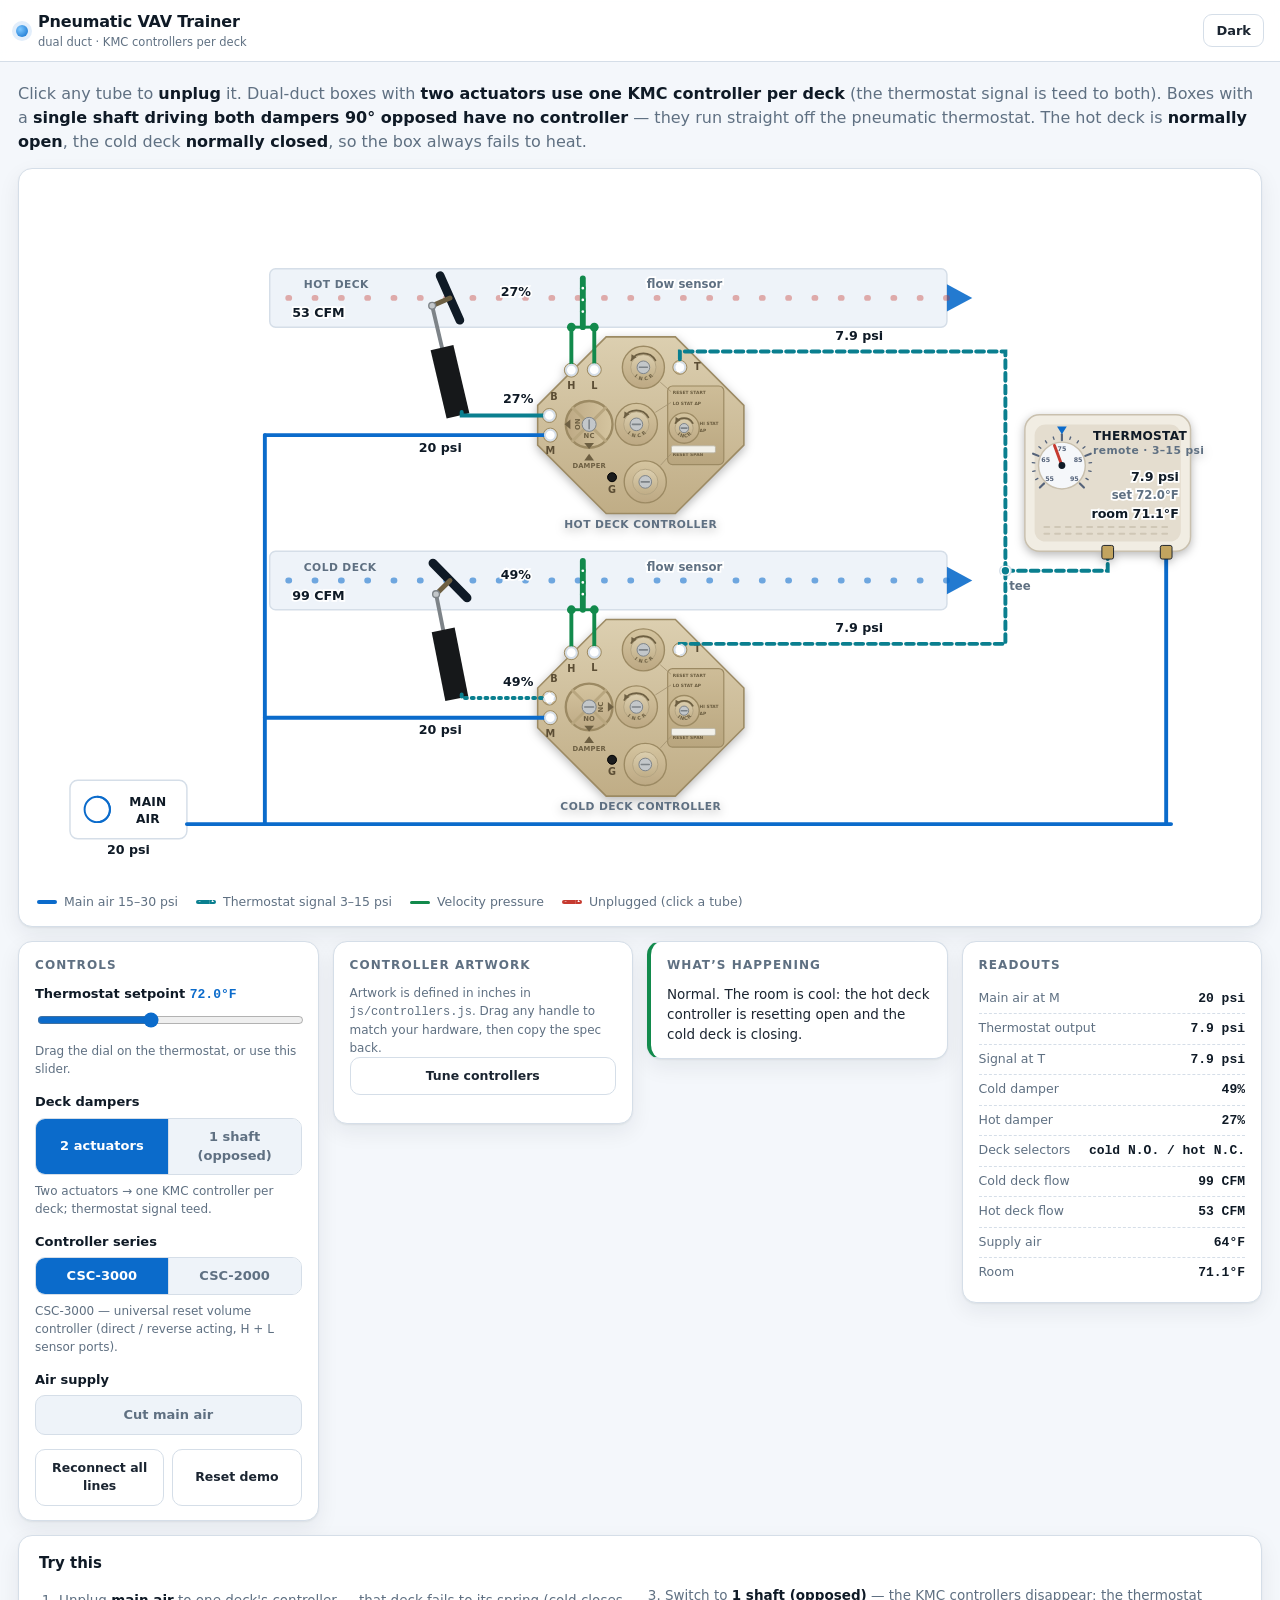
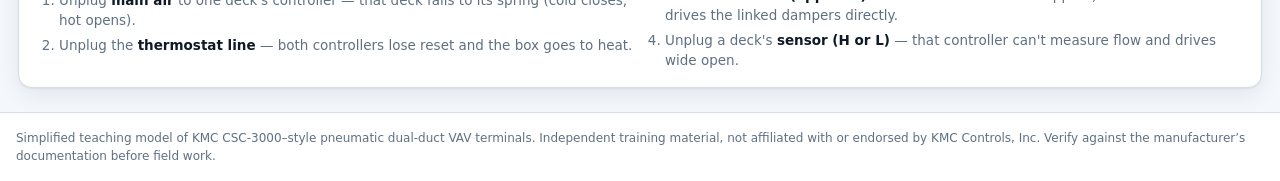
==== commit 9a44d44d: "Teed signal branches read the shared pressure even when a controller's main air is broken" ====
--- a/index.html
+++ b/index.html
@@ -5,7 +5,7 @@
 <meta name="viewport" content="width=device-width, initial-scale=1">
 <title>Pneumatic VAV Trainer — dual duct</title>
 <meta name="description" content="Interactive pneumatic dual-duct VAV training: two KMC controllers (one per deck), plug and unplug lines and watch the box respond. Single-shaft opposed boxes run straight off the thermostat.">
-<link rel="stylesheet" href="css/style.css?v=116">
+<link rel="stylesheet" href="css/style.css?v=117">
 </head>
 <body>
 <header class="topbar">
@@ -308,7 +308,7 @@
   </div>
 </footer>
 
-<script src="js/controllers.js?v=116"></script>
-<script src="js/sim.js?v=116"></script>
+<script src="js/controllers.js?v=117"></script>
+<script src="js/sim.js?v=117"></script>
 </body>
 </html>
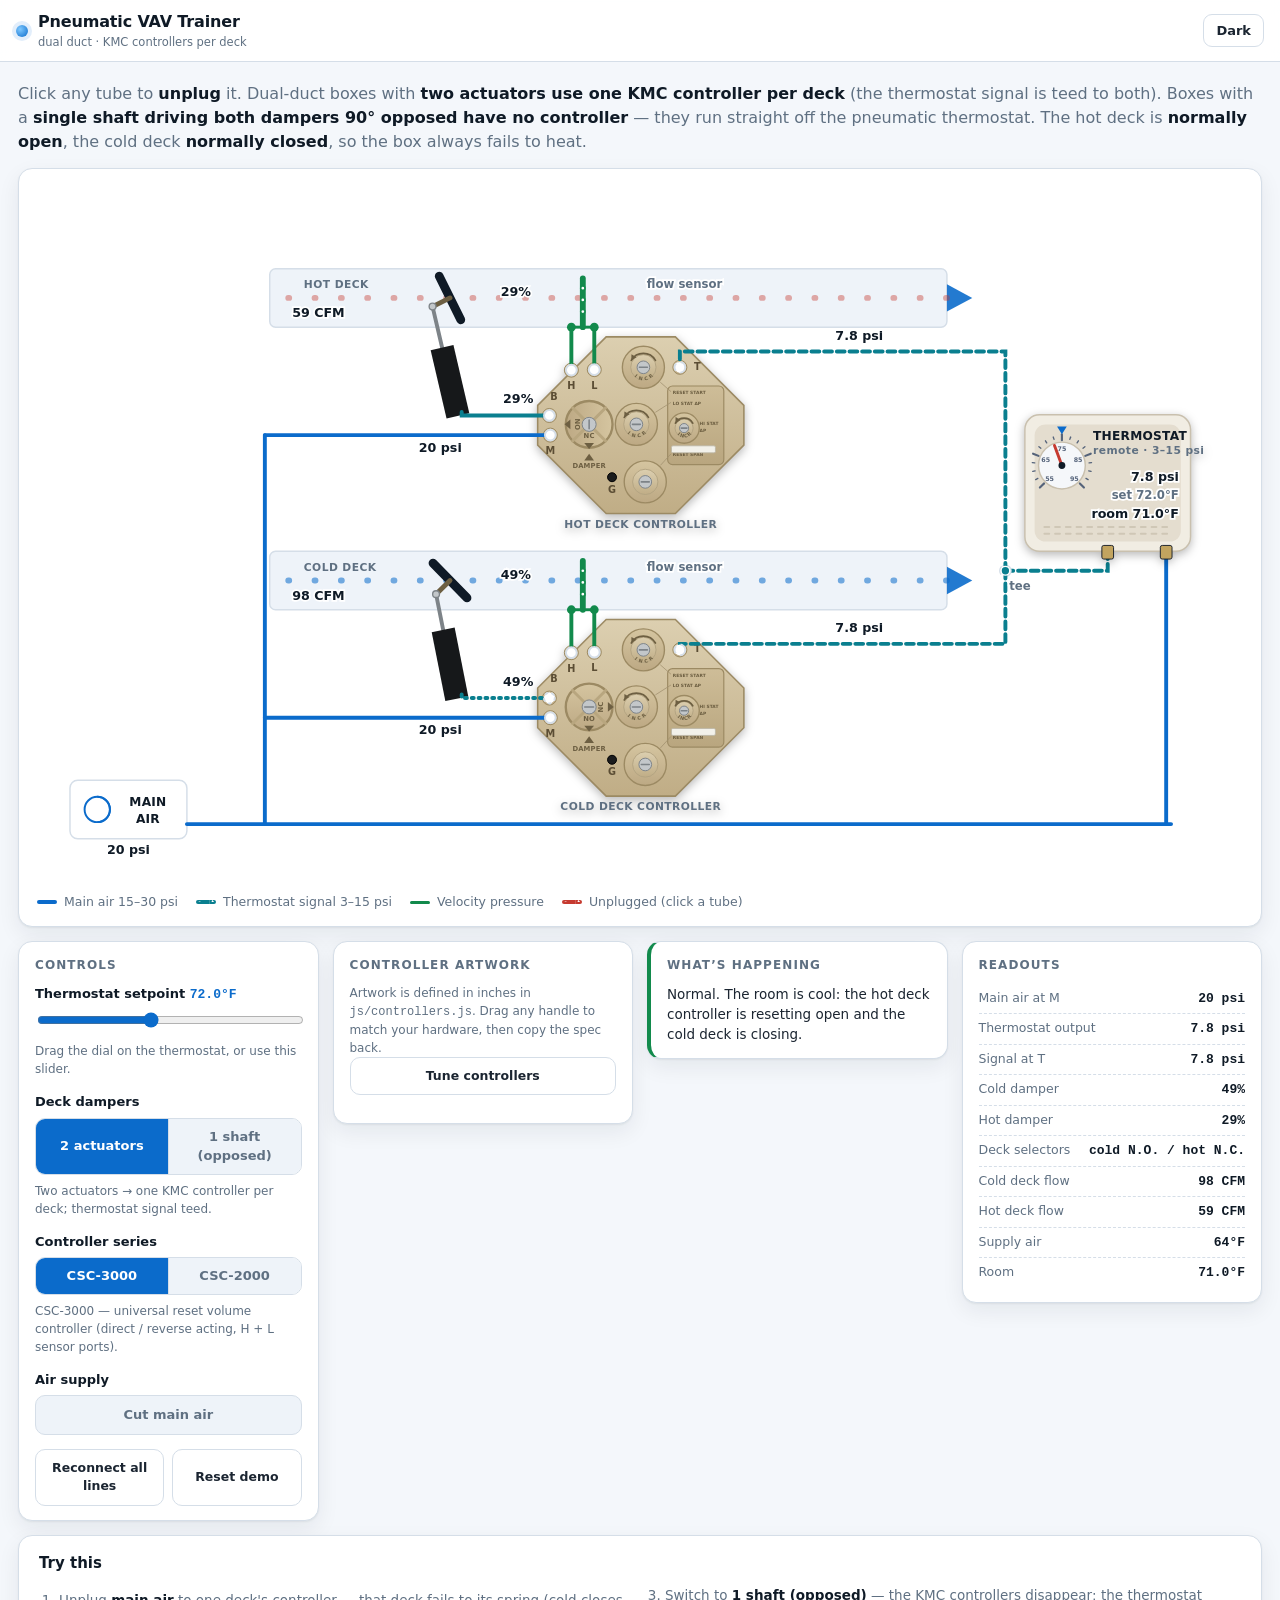
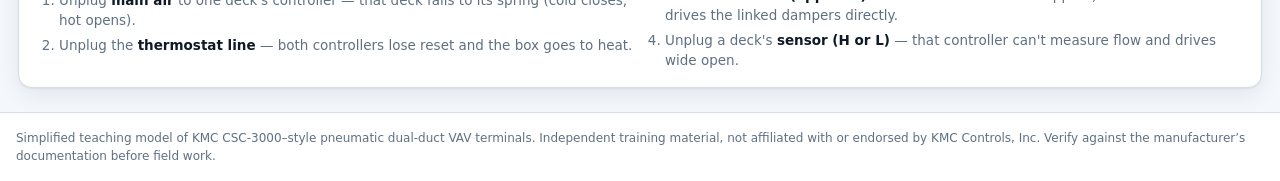
==== commit fd28e969: "CSC-2000: drop the X label clear of the incoming velocity lead" ====
--- a/index.html
+++ b/index.html
@@ -5,7 +5,7 @@
 <meta name="viewport" content="width=device-width, initial-scale=1">
 <title>Pneumatic VAV Trainer — dual duct</title>
 <meta name="description" content="Interactive pneumatic dual-duct VAV training: two KMC controllers (one per deck), plug and unplug lines and watch the box respond. Single-shaft opposed boxes run straight off the thermostat.">
-<link rel="stylesheet" href="css/style.css?v=117">
+<link rel="stylesheet" href="css/style.css?v=118">
 </head>
 <body>
 <header class="topbar">
@@ -308,7 +308,7 @@
   </div>
 </footer>
 
-<script src="js/controllers.js?v=117"></script>
-<script src="js/sim.js?v=117"></script>
+<script src="js/controllers.js?v=118"></script>
+<script src="js/sim.js?v=118"></script>
 </body>
 </html>
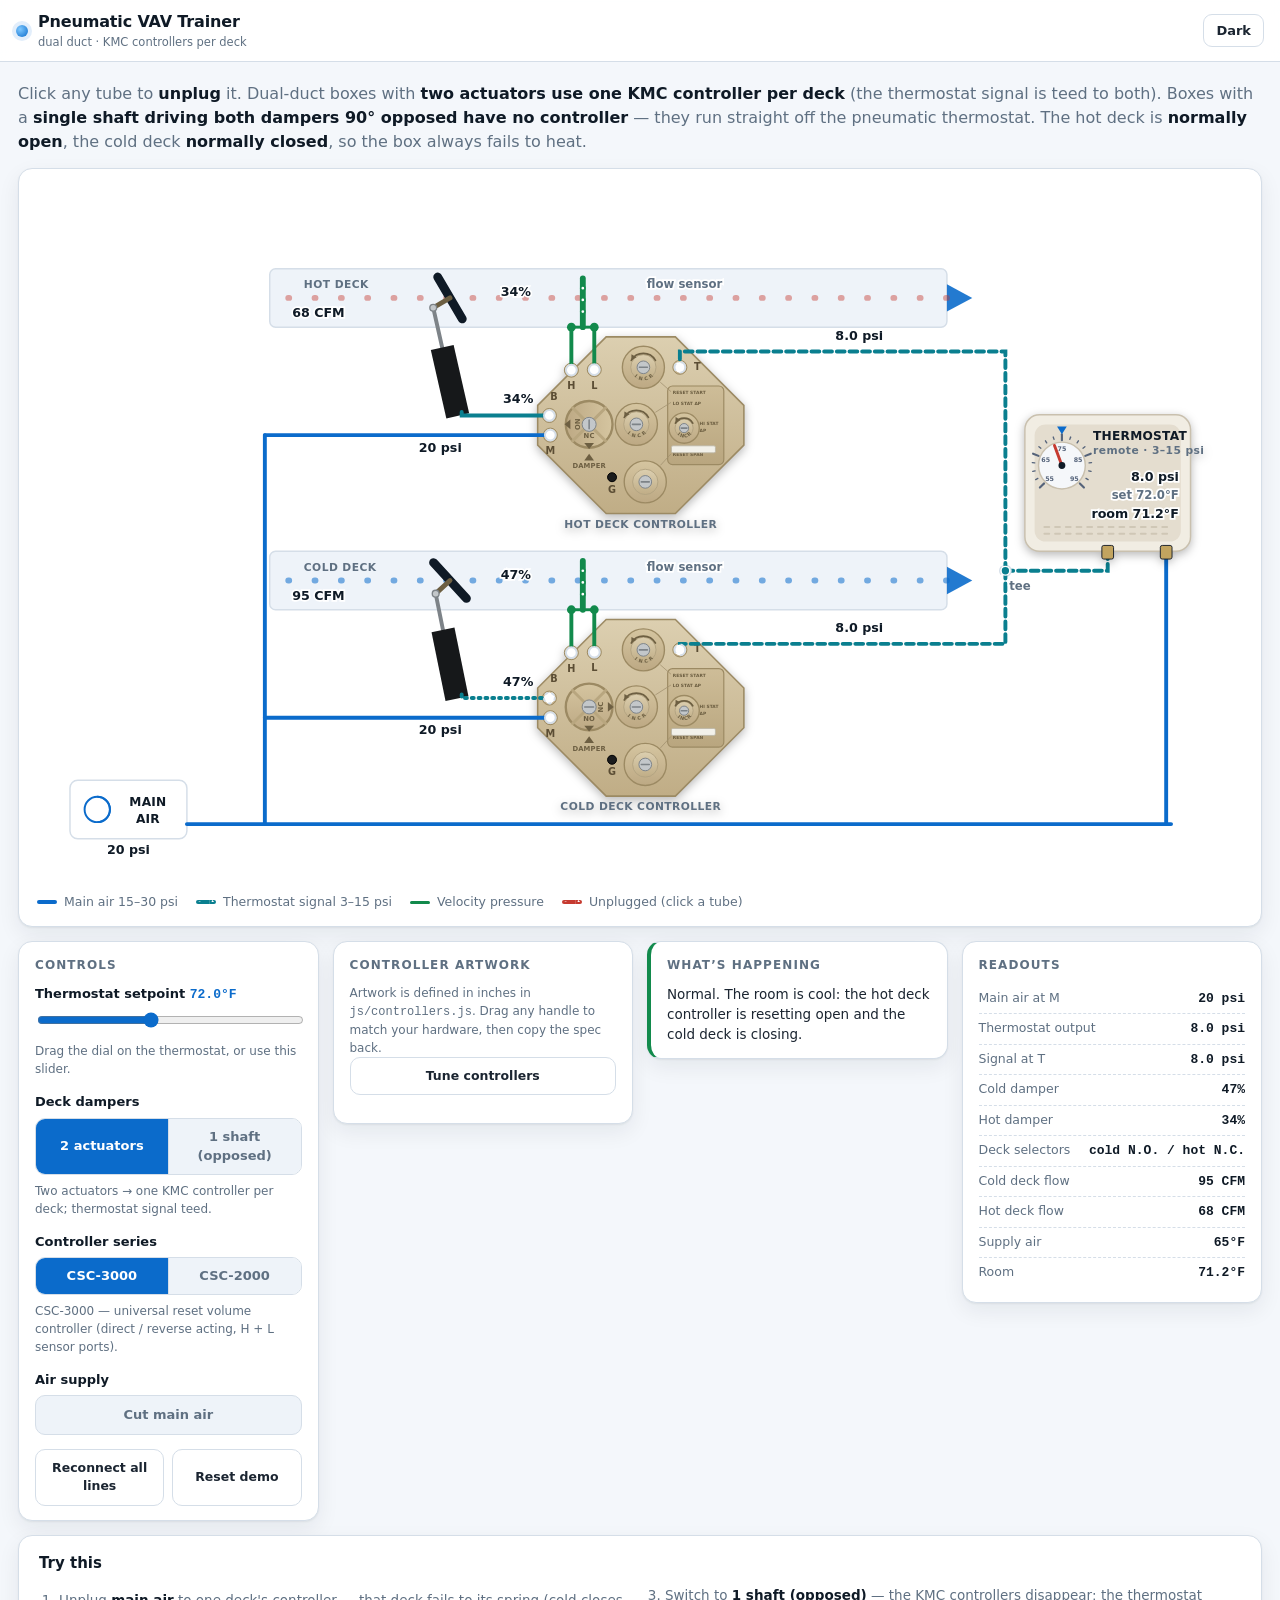
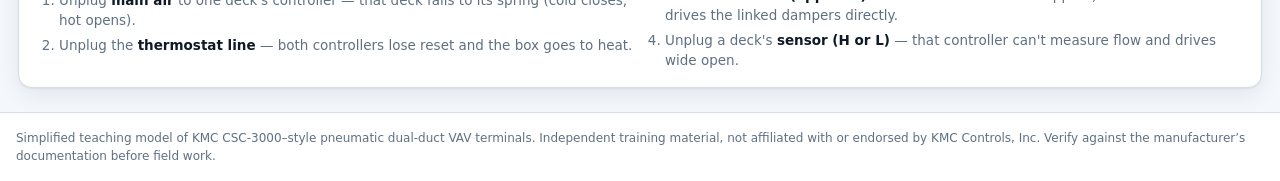
==== commit a2f6f800: "CSC-2000: raise the X label 6px" ====
--- a/index.html
+++ b/index.html
@@ -5,7 +5,7 @@
 <meta name="viewport" content="width=device-width, initial-scale=1">
 <title>Pneumatic VAV Trainer — dual duct</title>
 <meta name="description" content="Interactive pneumatic dual-duct VAV training: two KMC controllers (one per deck), plug and unplug lines and watch the box respond. Single-shaft opposed boxes run straight off the thermostat.">
-<link rel="stylesheet" href="css/style.css?v=118">
+<link rel="stylesheet" href="css/style.css?v=119">
 </head>
 <body>
 <header class="topbar">
@@ -308,7 +308,7 @@
   </div>
 </footer>
 
-<script src="js/controllers.js?v=118"></script>
-<script src="js/sim.js?v=118"></script>
+<script src="js/controllers.js?v=119"></script>
+<script src="js/sim.js?v=119"></script>
 </body>
 </html>
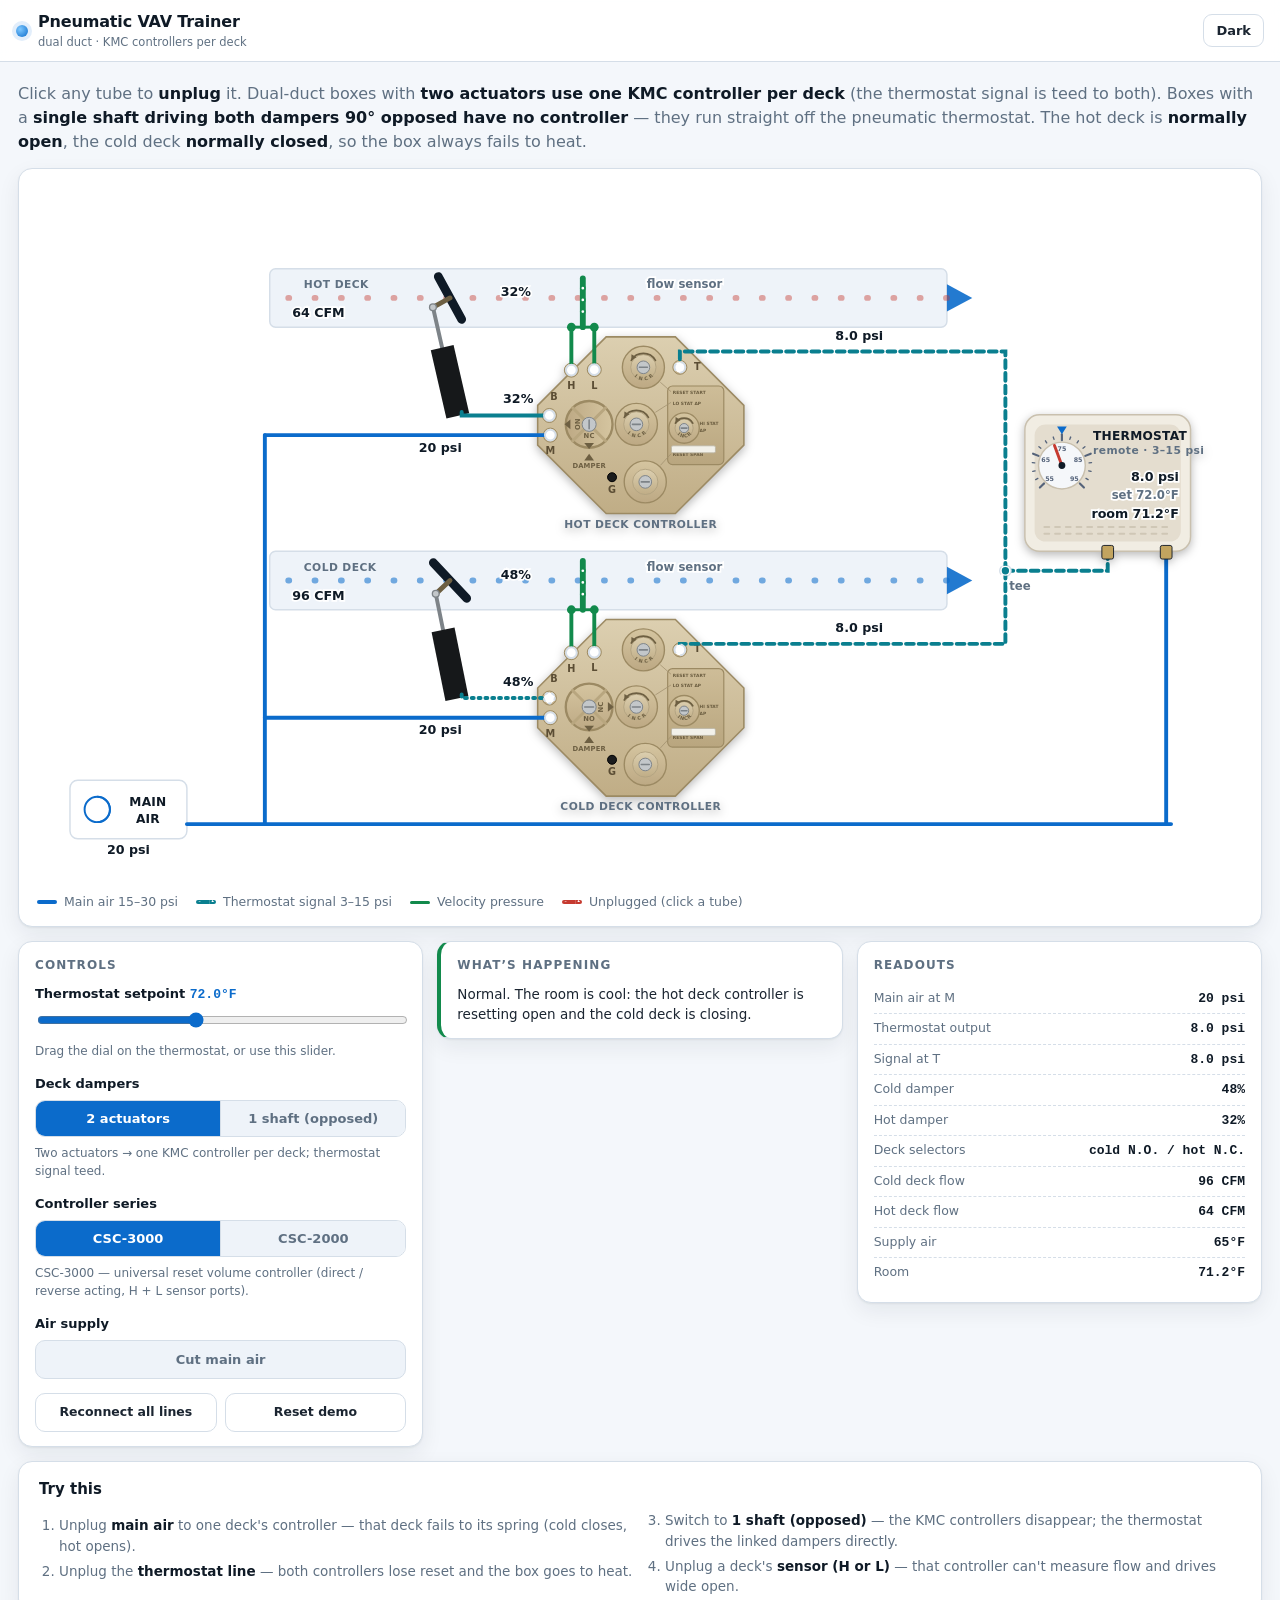
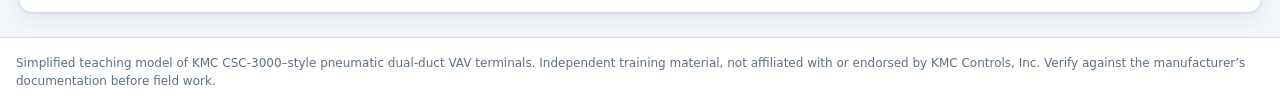
==== commit 28c6ed55: "Hide the controller artwork tuner from the page" ====
--- a/index.html
+++ b/index.html
@@ -5,7 +5,7 @@
 <meta name="viewport" content="width=device-width, initial-scale=1">
 <title>Pneumatic VAV Trainer — dual duct</title>
 <meta name="description" content="Interactive pneumatic dual-duct VAV training: two KMC controllers (one per deck), plug and unplug lines and watch the box respond. Single-shaft opposed boxes run straight off the thermostat.">
-<link rel="stylesheet" href="css/style.css?v=119">
+<link rel="stylesheet" href="css/style.css?v=120">
 </head>
 <body>
 <header class="topbar">
@@ -243,7 +243,9 @@
         </div>
       </section>
 
-      <section class="panel">
+      <!-- Controller artwork tuner: hidden from the page, kept for future
+           calibration work. Remove the style attribute to show it again. -->
+      <section class="panel" style="display:none">
         <h2>Controller artwork</h2>
         <p class="hint">Artwork is defined in inches in <code>js/controllers.js</code>.
           Drag any handle to match your hardware, then copy the spec back.</p>
@@ -308,7 +310,7 @@
   </div>
 </footer>
 
-<script src="js/controllers.js?v=119"></script>
-<script src="js/sim.js?v=119"></script>
+<script src="js/controllers.js?v=120"></script>
+<script src="js/sim.js?v=120"></script>
 </body>
 </html>
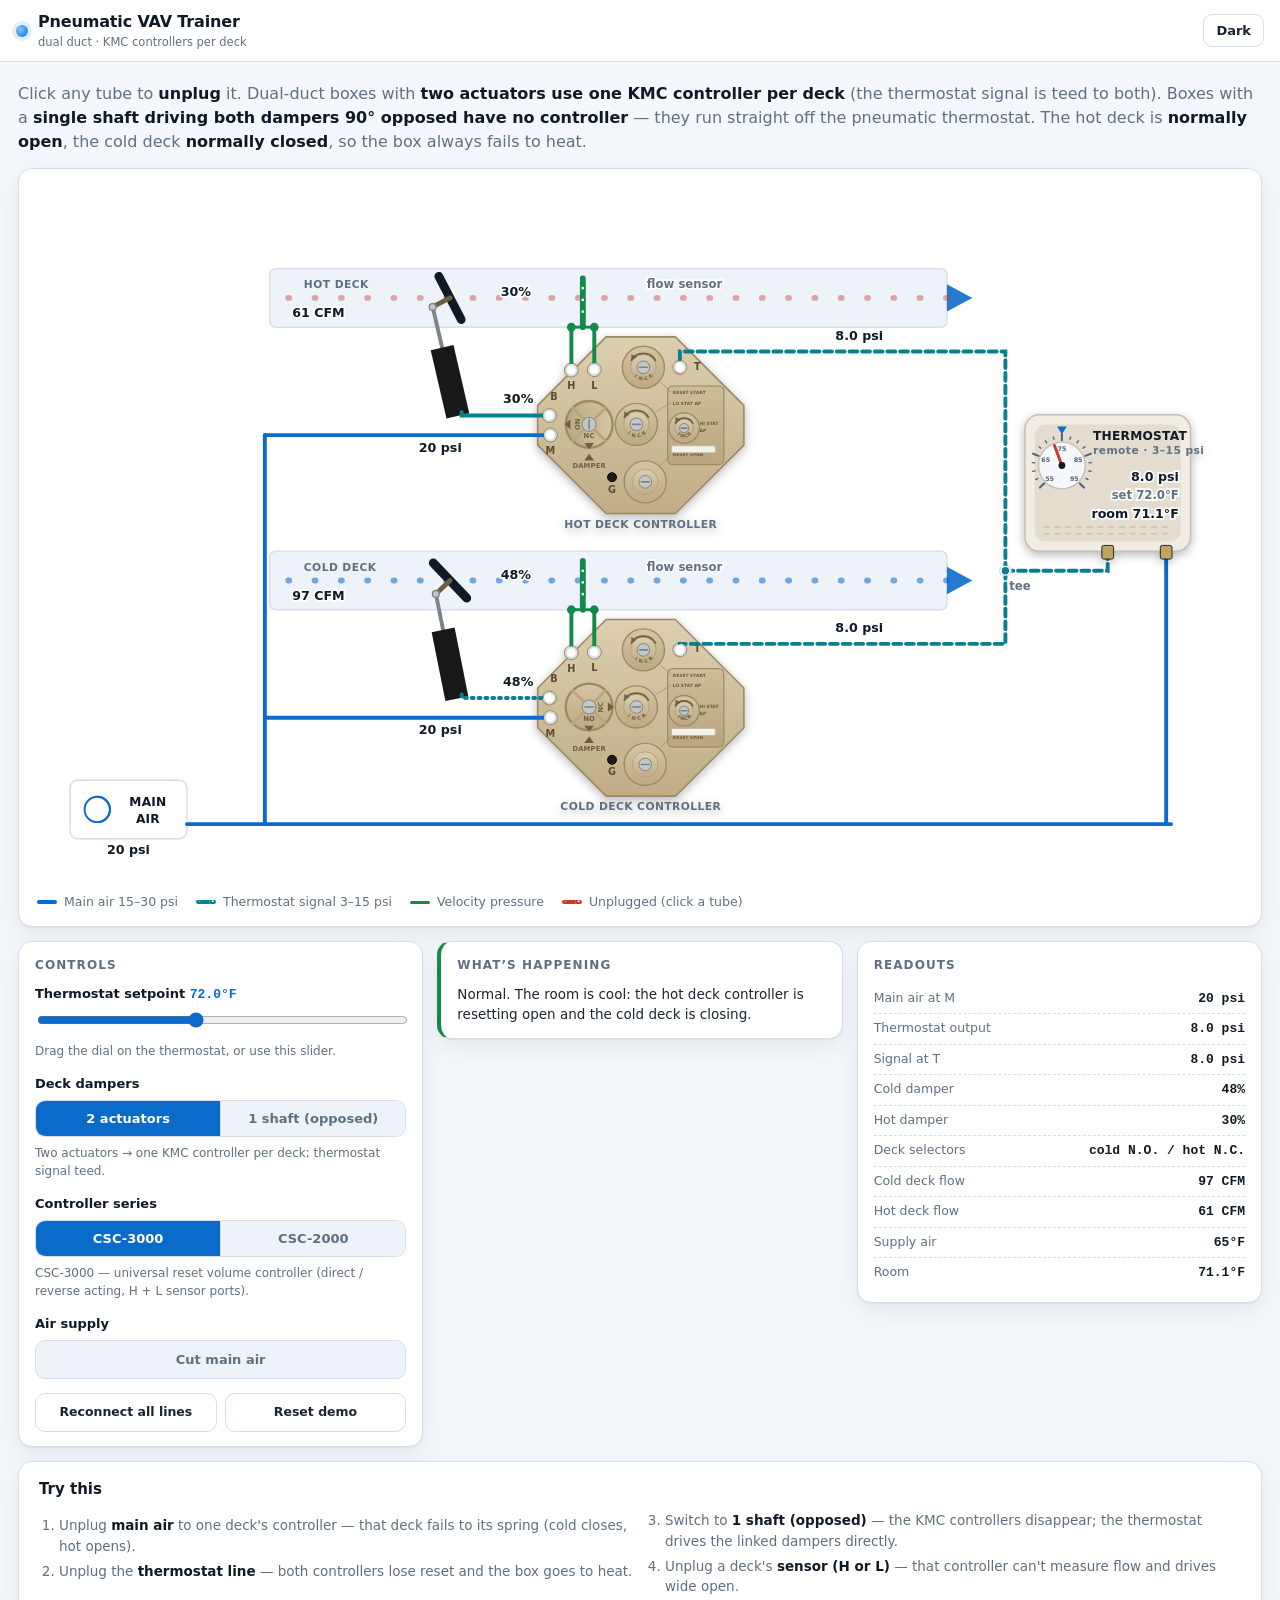
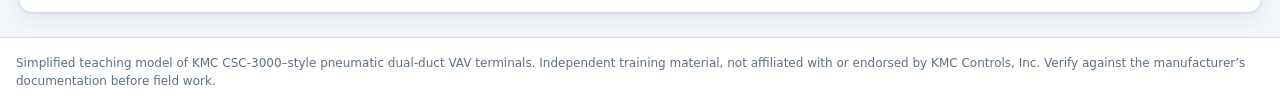
==== commit 95467a92: "Single-shaft system: drop the actuator percentage readout above the main air line" ====
--- a/index.html
+++ b/index.html
@@ -5,7 +5,7 @@
 <meta name="viewport" content="width=device-width, initial-scale=1">
 <title>Pneumatic VAV Trainer — dual duct</title>
 <meta name="description" content="Interactive pneumatic dual-duct VAV training: two KMC controllers (one per deck), plug and unplug lines and watch the box respond. Single-shaft opposed boxes run straight off the thermostat.">
-<link rel="stylesheet" href="css/style.css?v=120">
+<link rel="stylesheet" href="css/style.css?v=121">
 </head>
 <body>
 <header class="topbar">
@@ -117,7 +117,6 @@
           <g id="actBodySingle" transform="translate(445,500)">
             <rect class="act-body" x="-15" y="-45" width="30" height="90"/>
           </g>
-          <text id="rdActSingle" class="lbl val" x="445" y="648" text-anchor="middle">50%</text>
         </g>
 
         <!-- cold deck controller -->
@@ -310,7 +309,7 @@
   </div>
 </footer>
 
-<script src="js/controllers.js?v=120"></script>
-<script src="js/sim.js?v=120"></script>
+<script src="js/controllers.js?v=121"></script>
+<script src="js/sim.js?v=121"></script>
 </body>
 </html>
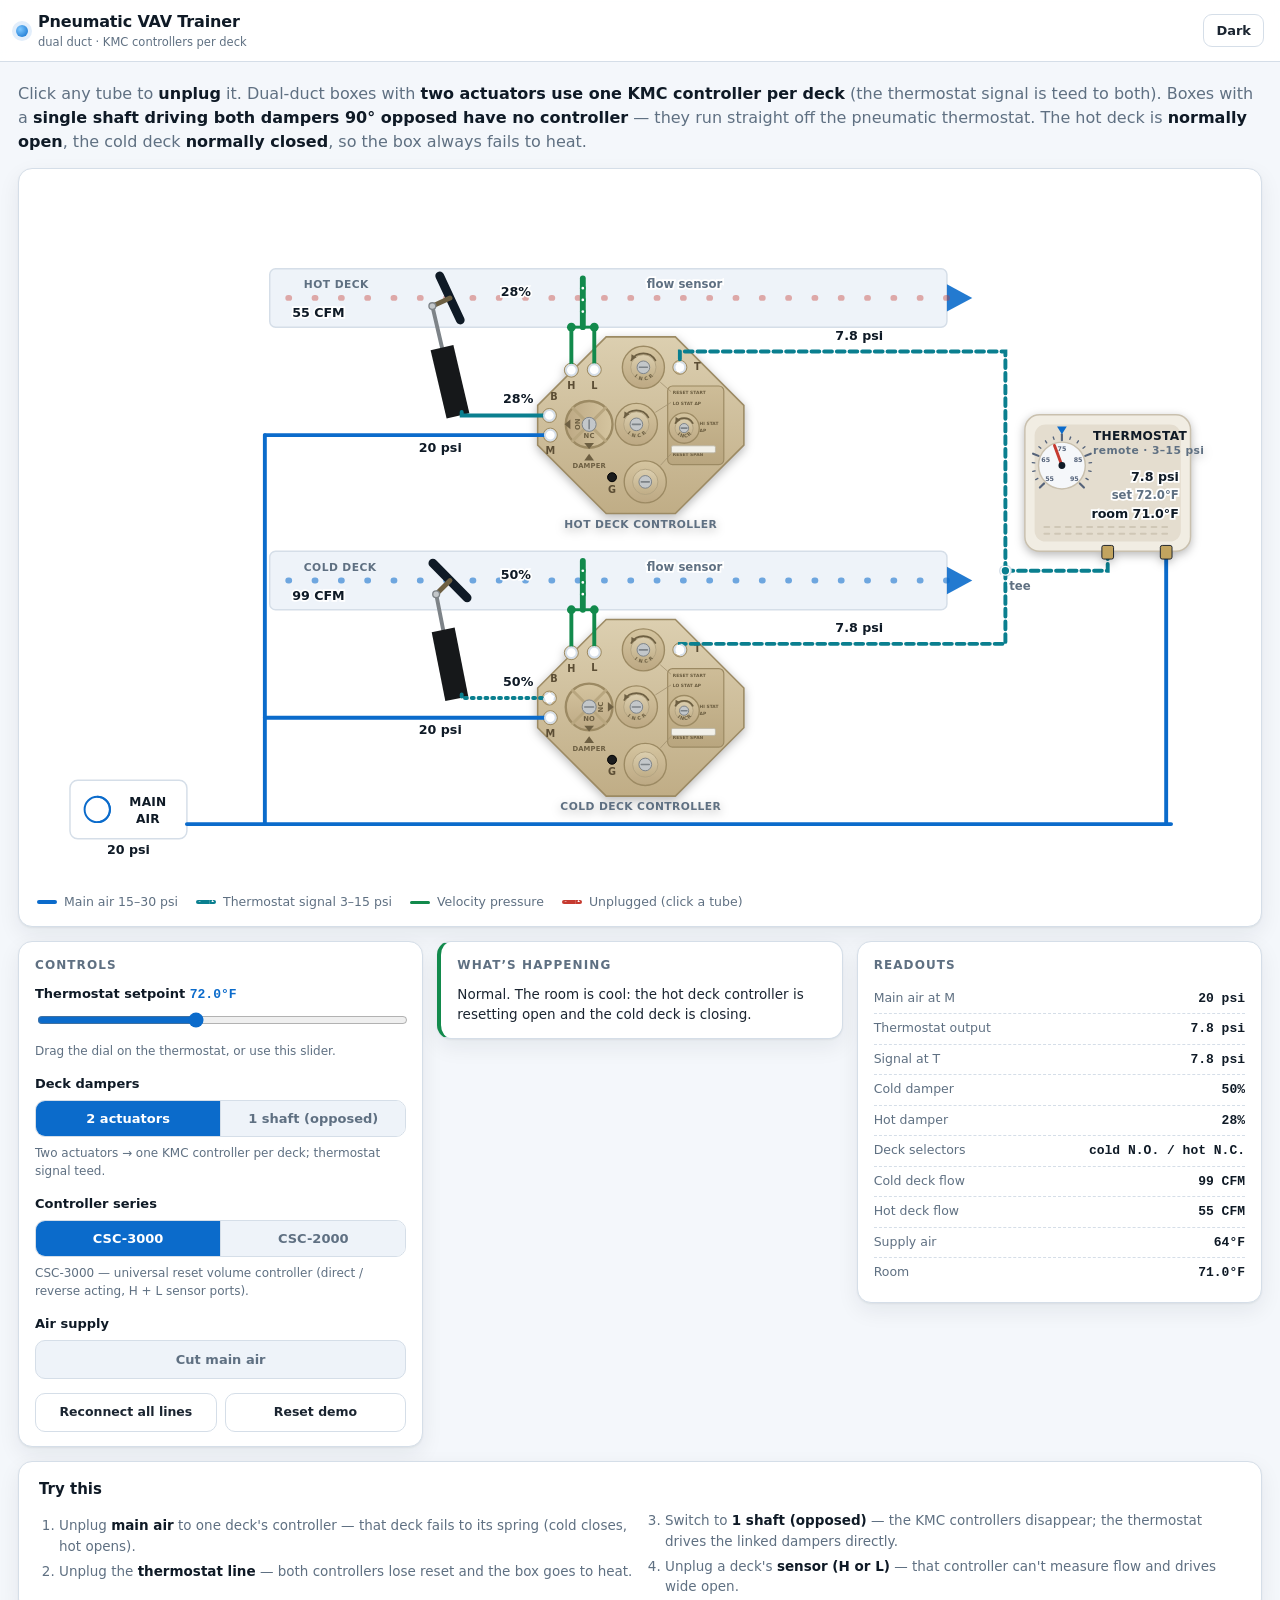
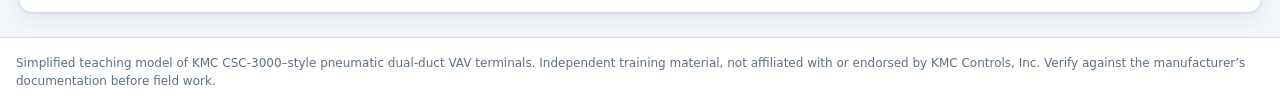
==== commit 360bd452: "Rebuild tubing when the series falls back on leaving single-shaft mode" ====
--- a/index.html
+++ b/index.html
@@ -5,7 +5,7 @@
 <meta name="viewport" content="width=device-width, initial-scale=1">
 <title>Pneumatic VAV Trainer — dual duct</title>
 <meta name="description" content="Interactive pneumatic dual-duct VAV training: two KMC controllers (one per deck), plug and unplug lines and watch the box respond. Single-shaft opposed boxes run straight off the thermostat.">
-<link rel="stylesheet" href="css/style.css?v=121">
+<link rel="stylesheet" href="css/style.css?v=122">
 </head>
 <body>
 <header class="topbar">
@@ -309,7 +309,7 @@
   </div>
 </footer>
 
-<script src="js/controllers.js?v=121"></script>
-<script src="js/sim.js?v=121"></script>
+<script src="js/controllers.js?v=122"></script>
+<script src="js/sim.js?v=122"></script>
 </body>
 </html>
